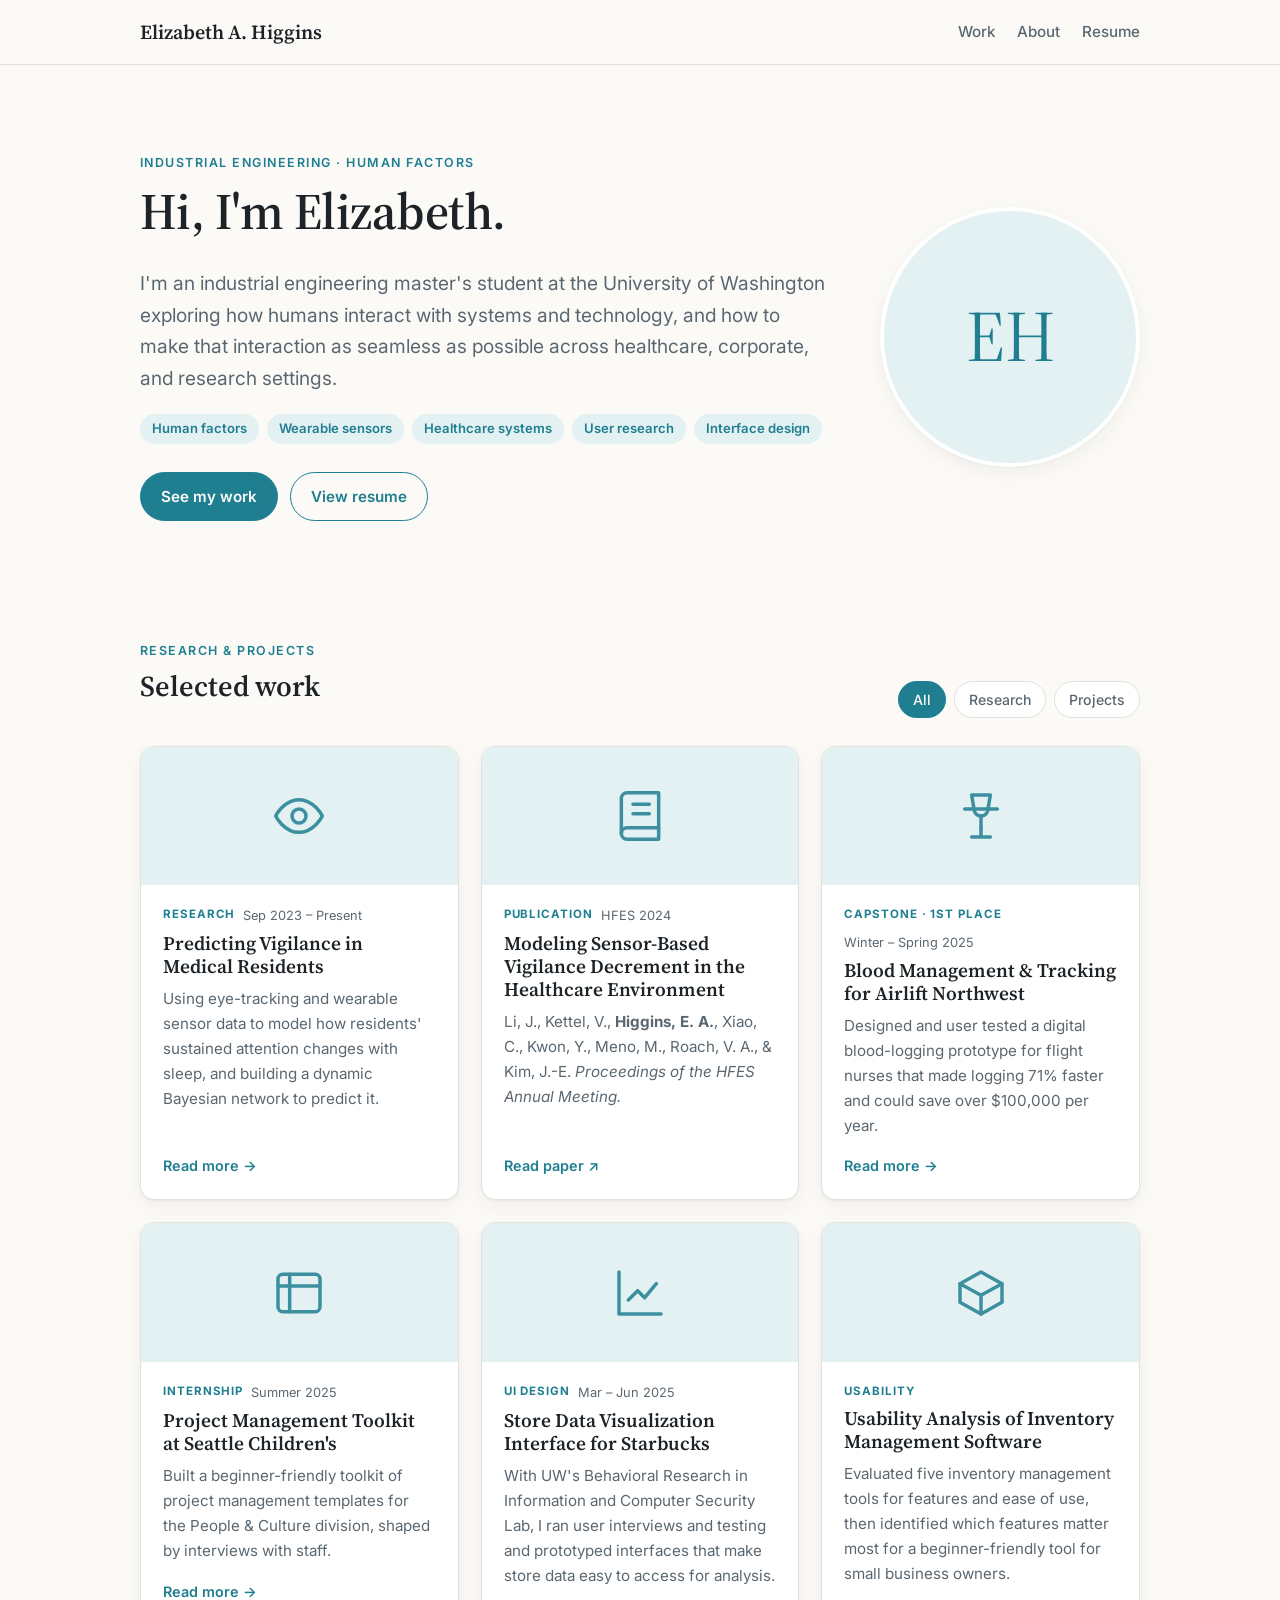
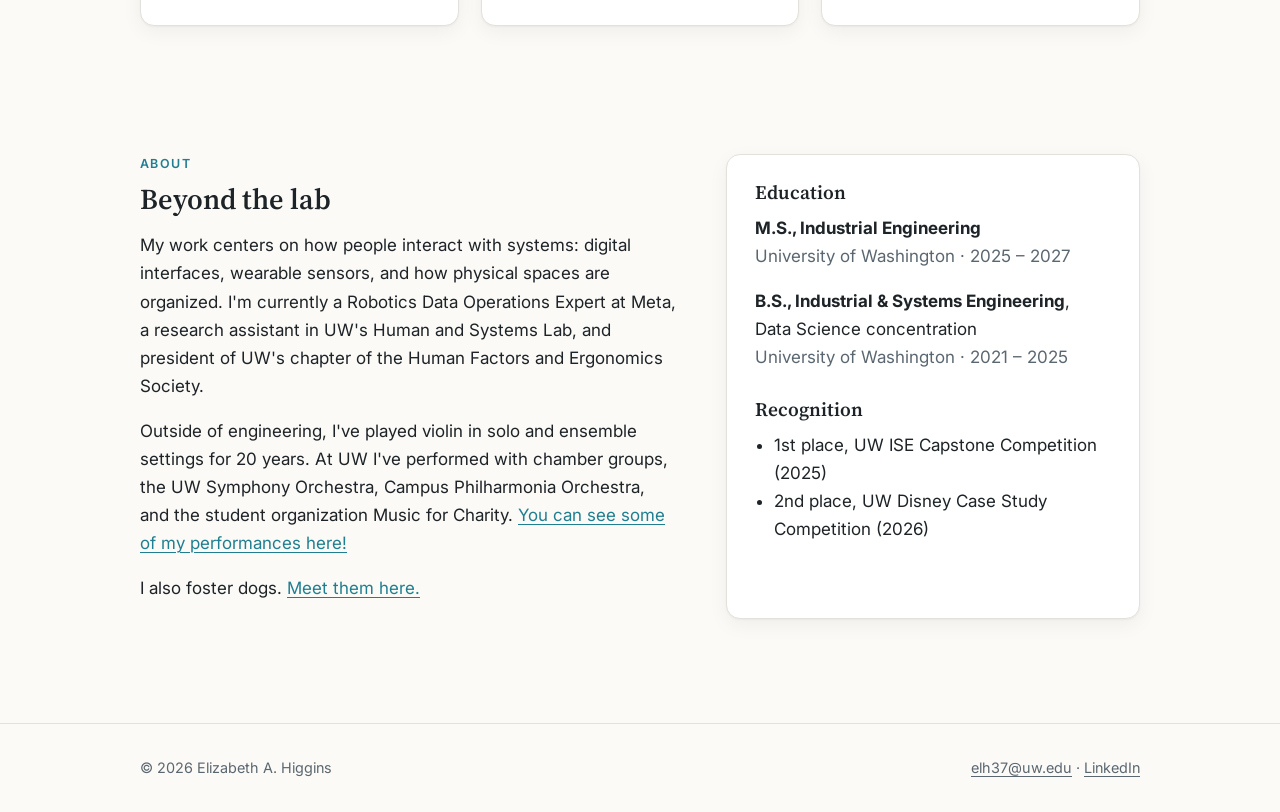
==== index.html @ 0386226d "first" ====
<!doctype html>
<html lang="en">
<head>
  <meta charset="utf-8">
  <meta name="viewport" content="width=device-width, initial-scale=1">
  <title>Elizabeth A. Higgins</title>
  <meta name="description" content="Elizabeth A. Higgins — Industrial Engineering M.S. student at the University of Washington working in human factors, healthcare systems, and research.">
  <link rel="preconnect" href="https://fonts.googleapis.com">
  <link rel="preconnect" href="https://fonts.gstatic.com" crossorigin>
  <link href="https://fonts.googleapis.com/css2?family=Inter:wght@400;500;600;700&family=Source+Serif+4:opsz,wght@8..60,500;8..60,600&display=swap" rel="stylesheet">
  <link rel="stylesheet" href="css/style.css">
</head>
<body>

<header class="site-header">
  <div class="container">
    <a class="brand" href="index.html">Elizabeth <span class="full">A.&nbsp;</span>Higgins</a>
    <nav class="nav">
      <a href="#work">Work</a>
      <a href="#about">About</a>
      <a href="resume.html">Resume</a>
    </nav>
  </div>
</header>

<main>
  <!-- ============ HERO ============ -->
  <section class="hero">
    <div class="container">
      <div>
        <div class="eyebrow">Industrial Engineering · Human Factors</div>
        <h1>Hi, I'm Elizabeth.</h1>
        <p class="lede">
          I'm an industrial engineering master's student at the University of Washington exploring
          how humans interact with systems and technology, and how to make that interaction as seamless
          as possible across healthcare, corporate, and research settings.
        </p>
        <ul class="chips" aria-label="Areas of interest">
          <li>Human factors</li>
          <li>Wearable sensors</li>
          <li>Healthcare systems</li>
          <li>User research</li>
          <li>Interface design</li>
        </ul>
        <div class="btn-row">
          <a class="btn btn-primary" href="#work">See my work</a>
          <a class="btn btn-ghost" href="resume.html">View resume</a>
        </div>
      </div>
      <div>
        <!-- To add a photo: put headshot.jpg in assets/images/ and replace the div below with:
             <img class="headshot" src="assets/images/headshot.jpg" alt="Elizabeth Higgins"> -->
        <div class="headshot placeholder" aria-hidden="true">EH</div>
      </div>
    </div>
  </section>

  <!-- ============ WORK CARDS ============ -->
  <section id="work">
    <div class="container">
      <div class="section-head">
        <div>
          <div class="eyebrow">Research &amp; Projects</div>
          <h2>Selected work</h2>
        </div>
        <div class="filters" role="group" aria-label="Filter work">
          <button type="button" data-filter="all" aria-pressed="true">All</button>
          <button type="button" data-filter="research" aria-pressed="false">Research</button>
          <button type="button" data-filter="project" aria-pressed="false">Projects</button>
        </div>
      </div>

      <div class="cards">

        <!-- Research: Vigilance -->
        <a class="card" data-type="research" href="projects/vigilance.html">
          <div class="card-media">
            <!-- Replace this svg with <img src="assets/images/vigilance.jpg" alt=""> -->
            <svg viewBox="0 0 24 24" fill="none" stroke="currentColor" stroke-width="1.5" stroke-linecap="round" stroke-linejoin="round" aria-hidden="true"><path d="M2 12s3.5-7 10-7 10 7 10 7-3.5 7-10 7S2 12 2 12z"/><circle cx="12" cy="12" r="3"/></svg>
          </div>
          <div class="card-body">
            <div class="card-meta"><span class="tag">Research</span><span>Sep 2023 – Present</span></div>
            <h3>Predicting Vigilance in Medical Residents</h3>
            <p>Using eye-tracking and wearable sensor data to model how residents' sustained attention changes with sleep, and building a dynamic Bayesian network to predict it.</p>
            <span class="more">Read more →</span>
          </div>
        </a>

        <!-- Research: Publication -->
        <a class="card" data-type="research" href="https://doi.org/10.1177/10711813241278279" target="_blank" rel="noopener">
          <div class="card-media">
            <svg viewBox="0 0 24 24" fill="none" stroke="currentColor" stroke-width="1.5" stroke-linecap="round" stroke-linejoin="round" aria-hidden="true"><path d="M4 19.5A2.5 2.5 0 0 1 6.5 17H20"/><path d="M6.5 2H20v20H6.5A2.5 2.5 0 0 1 4 19.5v-15A2.5 2.5 0 0 1 6.5 2z"/><path d="M9 7h7M9 11h7"/></svg>
          </div>
          <div class="card-body">
            <div class="card-meta"><span class="tag">Publication</span><span>HFES 2024</span></div>
            <h3>Modeling Sensor-Based Vigilance Decrement in the Healthcare Environment</h3>
            <p>Li, J., Kettel, V., <strong>Higgins, E. A.</strong>, Xiao, C., Kwon, Y., Meno, M., Roach, V. A., &amp; Kim, J.-E. <em>Proceedings of the HFES Annual Meeting.</em></p>
            <span class="more">Read paper ↗</span>
          </div>
        </a>

        <!-- Project: Airlift Northwest -->
        <a class="card" data-type="project" href="projects/airlift-northwest.html">
          <div class="card-media">
            <svg viewBox="0 0 24 24" fill="none" stroke="currentColor" stroke-width="1.5" stroke-linecap="round" stroke-linejoin="round" aria-hidden="true"><path d="M8 21h8M12 17v4"/><path d="M8 3h8l-1 6a3 3 0 0 1-6 0z"/><path d="M12 12v5"/><path d="M5 9h14"/></svg>
          </div>
          <div class="card-body">
            <div class="card-meta"><span class="tag">Capstone · 1st Place</span><span>Winter – Spring 2025</span></div>
            <h3>Blood Management &amp; Tracking for Airlift Northwest</h3>
            <p>Designed and user tested a digital blood-logging prototype for flight nurses that made logging 71% faster and could save over $100,000 per year.</p>
            <span class="more">Read more →</span>
          </div>
        </a>

        <!-- Project: Seattle Children's -->
        <a class="card" data-type="project" href="projects/seattle-childrens.html">
          <div class="card-media">
            <svg viewBox="0 0 24 24" fill="none" stroke="currentColor" stroke-width="1.5" stroke-linecap="round" stroke-linejoin="round" aria-hidden="true"><rect x="3" y="4" width="18" height="16" rx="2"/><path d="M3 9h18M8 4v16"/></svg>
          </div>
          <div class="card-body">
            <div class="card-meta"><span class="tag">Internship</span><span>Summer 2025</span></div>
            <h3>Project Management Toolkit at Seattle Children's</h3>
            <p>Built a beginner-friendly toolkit of project management templates for the People &amp; Culture division, shaped by interviews with staff.</p>
            <span class="more">Read more →</span>
          </div>
        </a>

        <!-- Project: Starbucks data viz (card only, no detail page yet) -->
        <div class="card" data-type="project">
          <div class="card-media">
            <svg viewBox="0 0 24 24" fill="none" stroke="currentColor" stroke-width="1.5" stroke-linecap="round" stroke-linejoin="round" aria-hidden="true"><path d="M3 3v18h18"/><path d="M7 15l4-4 3 3 5-6"/></svg>
          </div>
          <div class="card-body">
            <div class="card-meta"><span class="tag">UI Design</span><span>Mar – Jun 2025</span></div>
            <h3>Store Data Visualization Interface for Starbucks</h3>
            <p>With UW's Behavioral Research in Information and Computer Security Lab, I ran user interviews and testing and prototyped interfaces that make store data easy to access for analysis.</p>
          </div>
        </div>

        <!-- Project: Inventory software usability (card only) -->
        <div class="card" data-type="project">
          <div class="card-media">
            <svg viewBox="0 0 24 24" fill="none" stroke="currentColor" stroke-width="1.5" stroke-linecap="round" stroke-linejoin="round" aria-hidden="true"><path d="M21 8l-9-5-9 5 9 5 9-5z"/><path d="M3 8v8l9 5 9-5V8"/><path d="M12 13v8"/></svg>
          </div>
          <div class="card-body">
            <div class="card-meta"><span class="tag">Usability</span></div>
            <h3>Usability Analysis of Inventory Management Software</h3>
            <p>Evaluated five inventory management tools for features and ease of use, then identified which features matter most for a beginner-friendly tool for small business owners.</p>
          </div>
        </div>

      </div>
    </div>
  </section>

  <!-- ============ ABOUT ============ -->
  <section id="about">
    <div class="container about-grid">
      <div>
        <div class="eyebrow">About</div>
        <h2>Beyond the lab</h2>
        <p>
          My work centers on how people interact with systems: digital interfaces, wearable sensors,
          and how physical spaces are organized. I'm currently a Robotics Data Operations Expert at Meta,
          a research assistant in UW's Human and Systems Lab, and president of UW's chapter of the Human
          Factors and Ergonomics Society.
        </p>
        <p>
          Outside of engineering, I've played violin in solo and ensemble settings for 20 years. At UW I've
          performed with chamber groups, the UW Symphony Orchestra, Campus Philharmonia Orchestra, and the
          student organization Music for Charity.
          <!-- Replace # with a link to your performances (YouTube, Instagram, etc.) -->
          <a href="#">You can see some of my performances here!</a>
        </p>
        <p>
          I also foster dogs.
          <!-- Replace # with a link to photos of your foster dogs -->
          <a href="#">Meet them here.</a>
        </p>
      </div>
      <div class="panel">
        <h3>Education</h3>
        <p><strong>M.S., Industrial Engineering</strong><br>
          <span class="muted">University of Washington · 2025 – 2027</span></p>
        <p><strong>B.S., Industrial &amp; Systems Engineering</strong>, Data Science concentration<br>
          <span class="muted">University of Washington · 2021 – 2025</span></p>
        <h3 style="margin-top:1.4em">Recognition</h3>
        <ul>
          <li>1st place, UW ISE Capstone Competition (2025)</li>
          <li>2nd place, UW Disney Case Study Competition (2026)</li>
        </ul>
      </div>
    </div>
  </section>
</main>

<footer class="site-footer">
  <div class="container">
    <span>© <span id="year">2026</span> Elizabeth A. Higgins</span>
    <span>
      <a href="mailto:elh37@uw.edu">elh37@uw.edu</a> ·
      <a href="https://www.linkedin.com/in/elizabethahiggins" target="_blank" rel="noopener">LinkedIn</a>
    </span>
  </div>
</footer>

<script src="js/main.js"></script>
</body>
</html>
---- css/style.css ----
/* ==========================================================
   Elizabeth A. Higgins — personal site
   Edit the colors below to re-theme the whole site.
   ========================================================== */
:root {
  --bg: #fbfaf7;
  --surface: #ffffff;
  --text: #1d2327;
  --muted: #5b6770;
  --border: #e3e1db;
  --accent: #1f7f91;        /* teal, matches the resume header */
  --accent-soft: #e3f1f3;
  --shadow: 0 1px 2px rgba(0,0,0,.04), 0 6px 20px rgba(0,0,0,.05);
  --radius: 14px;
  --max: 1040px;
  --serif: "Source Serif 4", Georgia, "Times New Roman", serif;
  --sans: "Inter", -apple-system, BlinkMacSystemFont, "Segoe UI", Roboto, sans-serif;
}
@media (prefers-color-scheme: dark) {
  :root {
    --bg: #12161a;
    --surface: #1a2026;
    --text: #e8ecef;
    --muted: #9aa6b0;
    --border: #2a333b;
    --accent: #5cc3d4;
    --accent-soft: #19343a;
    --shadow: 0 1px 2px rgba(0,0,0,.3), 0 6px 20px rgba(0,0,0,.25);
  }
}

*, *::before, *::after { box-sizing: border-box; }
html { scroll-behavior: smooth; }
body {
  margin: 0;
  background: var(--bg);
  color: var(--text);
  font-family: var(--sans);
  font-size: 17px;
  line-height: 1.65;
  -webkit-font-smoothing: antialiased;
}
img { max-width: 100%; display: block; }
a { color: var(--accent); text-decoration-thickness: 1px; text-underline-offset: 3px; }
a:hover { text-decoration-thickness: 2px; }
h1, h2, h3 { font-family: var(--serif); font-weight: 600; line-height: 1.2; margin: 0 0 .5em; }
h1 { font-size: clamp(2.2rem, 5vw, 3.2rem); letter-spacing: -.01em; }
h2 { font-size: 1.8rem; }
h3 { font-size: 1.2rem; }
p { margin: 0 0 1em; }

.container { max-width: var(--max); margin: 0 auto; padding: 0 20px; }
section { padding: 64px 0; }
.eyebrow {
  font-size: .78rem; font-weight: 600; letter-spacing: .12em;
  text-transform: uppercase; color: var(--accent); margin-bottom: .6em;
}
.muted { color: var(--muted); }

/* ---------- Header / nav ---------- */
.site-header {
  position: sticky; top: 0; z-index: 10;
  background: color-mix(in srgb, var(--bg) 88%, transparent);
  backdrop-filter: blur(8px);
  border-bottom: 1px solid var(--border);
}
.site-header .container {
  display: flex; align-items: center; justify-content: space-between;
  height: 64px; gap: 16px;
}
.brand { font-family: var(--serif); font-size: 1.25rem; font-weight: 600; color: var(--text); text-decoration: none; }
.nav { display: flex; gap: 22px; }
.nav a { color: var(--muted); text-decoration: none; font-size: .95rem; font-weight: 500; }
.nav a:hover, .nav a[aria-current="page"] { color: var(--accent); }

/* ---------- Hero ---------- */
.hero { padding: 88px 0 56px; }
.hero .container { display: grid; grid-template-columns: 1fr 260px; gap: 48px; align-items: center; }
.hero .lede { font-size: 1.2rem; color: var(--muted); max-width: 36em; }
.headshot {
  width: 260px; height: 260px; border-radius: 50%; object-fit: cover;
  border: 4px solid var(--surface); box-shadow: var(--shadow);
  background: var(--accent-soft);
}
.headshot.placeholder {
  display: grid; place-items: center; font-family: var(--serif);
  font-size: 4.5rem; color: var(--accent);
}
.btn-row { display: flex; flex-wrap: wrap; gap: 12px; margin-top: 28px; }
.btn {
  display: inline-flex; align-items: center; gap: 8px;
  padding: 11px 20px; border-radius: 999px; font-weight: 600; font-size: .95rem;
  text-decoration: none; border: 1px solid var(--accent);
}
.btn-primary { background: var(--accent); color: var(--bg); }
.btn-primary:hover { filter: brightness(1.08); }
.btn-ghost { color: var(--accent); background: transparent; }
.btn-ghost:hover { background: var(--accent-soft); }

/* ---------- Interests chips ---------- */
.chips { display: flex; flex-wrap: wrap; gap: 8px; margin: 0; padding: 0; list-style: none; }
.chips li {
  background: var(--accent-soft); color: var(--accent);
  padding: 4px 12px; border-radius: 999px; font-size: .82rem; font-weight: 600;
}

/* ---------- Cards ---------- */
.section-head { display: flex; justify-content: space-between; align-items: end; gap: 16px; margin-bottom: 28px; flex-wrap: wrap; }
.filters { display: flex; gap: 8px; flex-wrap: wrap; }
.filters button {
  font: inherit; font-size: .88rem; font-weight: 500;
  padding: 6px 14px; border-radius: 999px; cursor: pointer;
  border: 1px solid var(--border); background: var(--surface); color: var(--muted);
}
.filters button[aria-pressed="true"] { background: var(--accent); border-color: var(--accent); color: var(--bg); }

.cards { display: grid; grid-template-columns: repeat(auto-fill, minmax(300px, 1fr)); gap: 22px; }
.card {
  display: flex; flex-direction: column;
  background: var(--surface); border: 1px solid var(--border); border-radius: var(--radius);
  overflow: hidden; box-shadow: var(--shadow);
  transition: transform .18s ease, box-shadow .18s ease;
  color: inherit; text-decoration: none;
}
a.card:hover { transform: translateY(-3px); box-shadow: 0 2px 4px rgba(0,0,0,.05), 0 14px 32px rgba(0,0,0,.09); }
.card[hidden] { display: none; }
.card-media {
  aspect-ratio: 16 / 7; background: var(--accent-soft);
  display: grid; place-items: center; color: var(--accent); overflow: hidden;
}
.card-media img { width: 100%; height: 100%; object-fit: cover; }
.card-media svg { width: 56px; height: 56px; opacity: .85; }
.card-body { padding: 20px 22px 22px; display: flex; flex-direction: column; flex: 1; }
.card-meta { font-size: .8rem; color: var(--muted); margin-bottom: 6px; display: flex; gap: 8px; flex-wrap: wrap; }
.tag { font-weight: 700; color: var(--accent); text-transform: uppercase; letter-spacing: .08em; font-size: .72rem; }
.card h3 { margin-bottom: .4em; }
.card p { color: var(--muted); font-size: .95rem; }
.card .more { margin-top: auto; font-weight: 600; font-size: .9rem; color: var(--accent); }

/* ---------- About ---------- */
.about-grid { display: grid; grid-template-columns: 1.3fr 1fr; gap: 48px; }
.panel {
  background: var(--surface); border: 1px solid var(--border);
  border-radius: var(--radius); padding: 26px 28px; box-shadow: var(--shadow);
}
.panel h3 { margin-top: 0; }
.panel ul { padding-left: 1.1em; margin: 0; }

/* ---------- Resume page ---------- */
.resume { max-width: 820px; }
.resume-head { display: flex; justify-content: space-between; align-items: end; gap: 20px; flex-wrap: wrap; border-bottom: 2px solid var(--accent); padding-bottom: 18px; margin-bottom: 8px; }
.resume h2 { color: var(--accent); font-size: 1.4rem; margin: 40px 0 14px; }
.entry { margin-bottom: 22px; }
.entry-top { display: flex; justify-content: space-between; gap: 12px; flex-wrap: wrap; }
.entry-title { font-weight: 700; }
.entry-org { color: var(--muted); }
.entry-date { color: var(--muted); font-size: .9rem; white-space: nowrap; }
.entry ul { margin: 6px 0 0; padding-left: 1.2em; }
.entry li { margin-bottom: 4px; }

/* ---------- Project detail pages ---------- */
.project-hero { padding: 64px 0 24px; }
.back { display: inline-block; margin-bottom: 24px; font-size: .92rem; text-decoration: none; }
.facts {
  display: grid; grid-template-columns: repeat(auto-fit, minmax(200px, 1fr)); gap: 16px;
  margin: 28px 0 8px;
}
.fact { background: var(--surface); border: 1px solid var(--border); border-radius: 12px; padding: 14px 18px; }
.fact .label { font-size: .74rem; text-transform: uppercase; letter-spacing: .1em; color: var(--muted); font-weight: 600; }
.fact .value { font-weight: 600; }
.stats { display: grid; grid-template-columns: repeat(auto-fit, minmax(180px, 1fr)); gap: 16px; margin: 8px 0 24px; }
.stat { border-left: 3px solid var(--accent); padding: 4px 0 4px 16px; }
.stat .num { font-family: var(--serif); font-size: 2.2rem; font-weight: 600; color: var(--accent); line-height: 1.1; }
.stat .cap { color: var(--muted); font-size: .92rem; }
.prose { max-width: 720px; }
.prose h2 { font-size: 1.4rem; margin-top: 40px; }
.gallery { display: grid; grid-template-columns: repeat(auto-fit, minmax(260px, 1fr)); gap: 18px; margin-top: 20px; }
.gallery figure { margin: 0; }
.gallery .ph {
  aspect-ratio: 4 / 3; border-radius: 12px; border: 2px dashed var(--border);
  display: grid; place-items: center; color: var(--muted); font-size: .9rem; text-align: center; padding: 12px;
  background: var(--surface);
}
.gallery img, .gallery video { border-radius: 12px; width: 100%; aspect-ratio: 4 / 3; object-fit: cover; }
.gallery figcaption { font-size: .85rem; color: var(--muted); margin-top: 6px; }

/* ---------- Footer ---------- */
.site-footer { border-top: 1px solid var(--border); padding: 32px 0; margin-top: 40px; color: var(--muted); font-size: .9rem; }
.site-footer .container { display: flex; justify-content: space-between; flex-wrap: wrap; gap: 12px; }
.site-footer a { color: var(--muted); }

/* ---------- Responsive ---------- */
@media (max-width: 760px) {
  body { font-size: 16px; }
  .hero { padding: 48px 0 32px; }
  .hero .container { grid-template-columns: 1fr; gap: 28px; }
  .hero .container > :last-child { order: -1; }
  .headshot { width: 140px; height: 140px; }
  .headshot.placeholder { font-size: 2.6rem; }
  .about-grid { grid-template-columns: 1fr; gap: 24px; }
  .nav { gap: 14px; }
  .brand .full { display: none; }
  section { padding: 44px 0; }
  .brand { font-size: 1.1rem; }
}
@media (max-width: 420px) {
  .container { padding: 0 16px; }
  .nav { gap: 12px; }
  .nav a { font-size: .88rem; }
  .cards { grid-template-columns: 1fr; }
}
.brand, .nav a { white-space: nowrap; }
@media print {
  .site-header, .site-footer, .btn-row { display: none; }
  body { background: #fff; color: #000; }
}
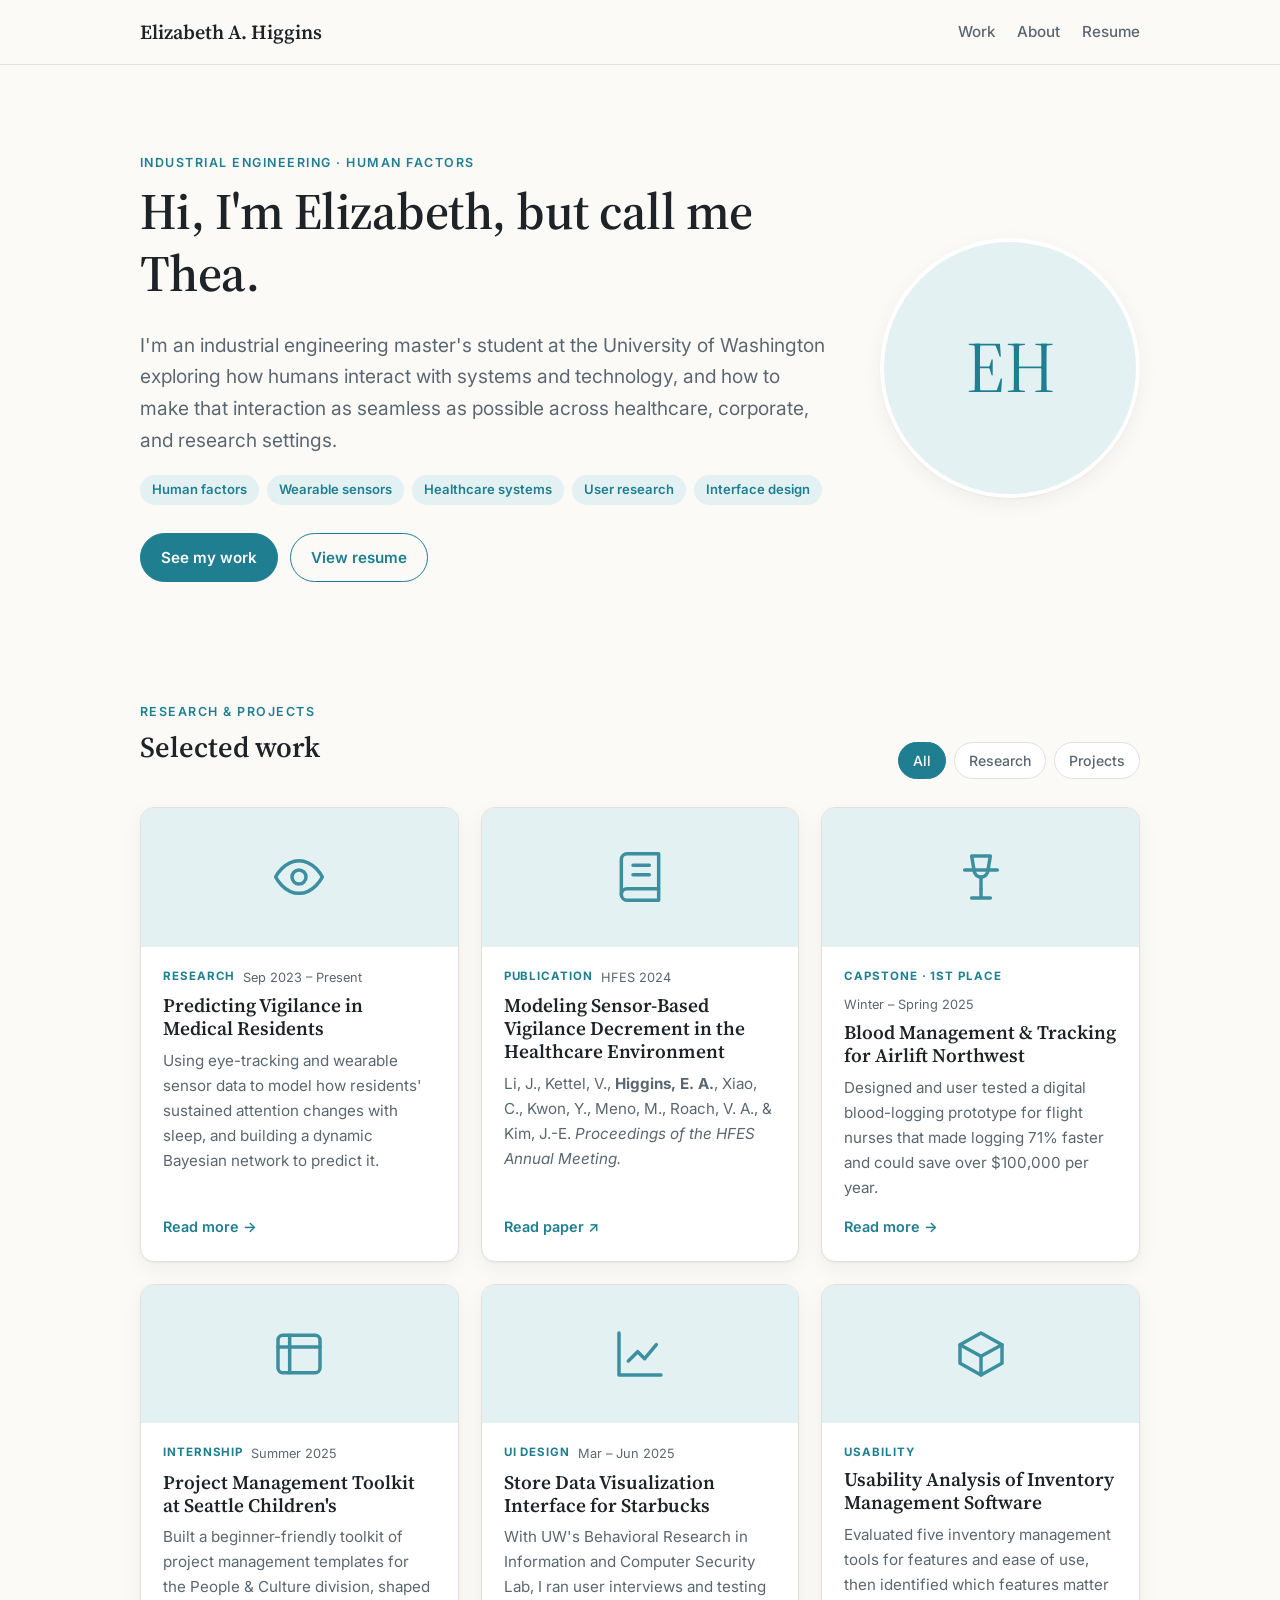
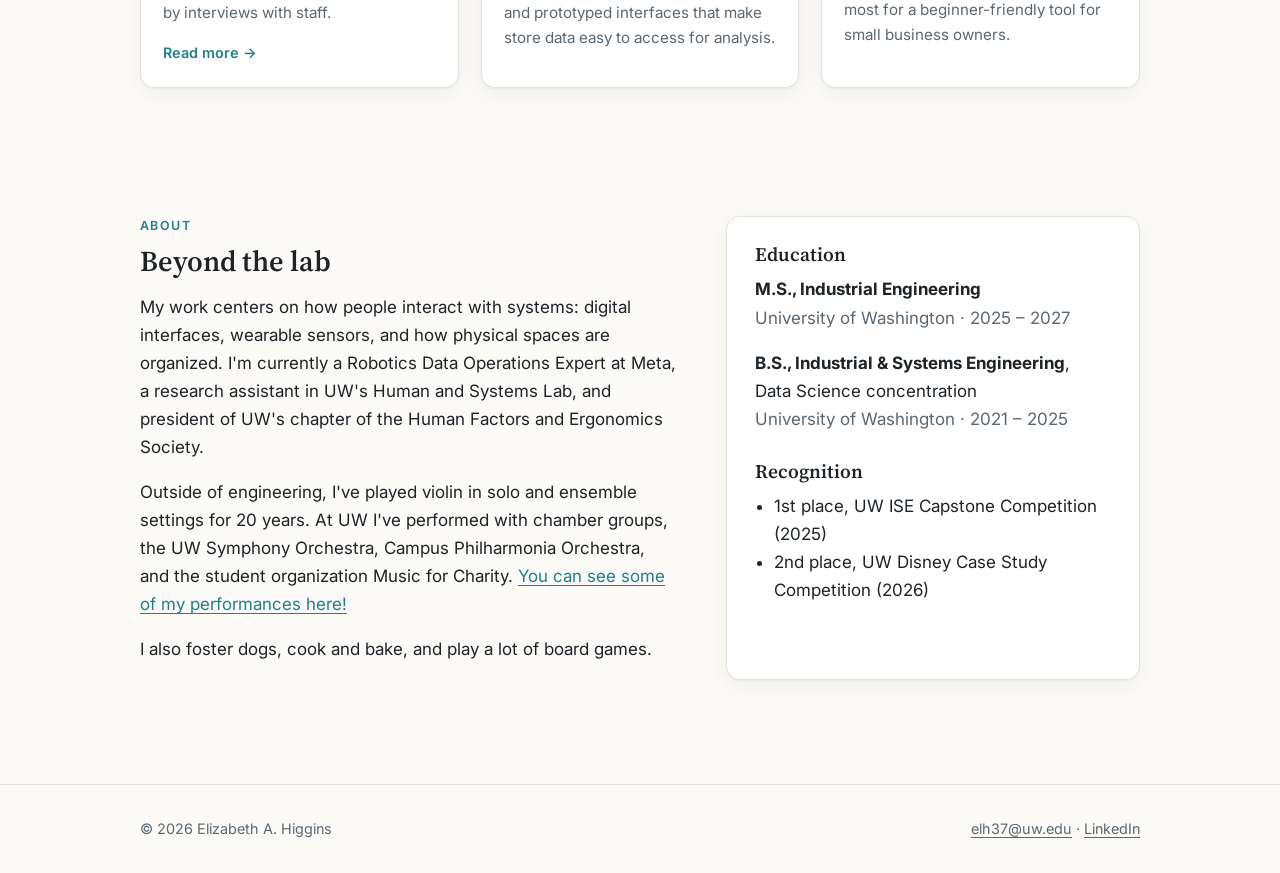
==== commit fff4d333: "Update index.html" ====
--- a/index.html
+++ b/index.html
@@ -29,7 +29,7 @@
     <div class="container">
       <div>
         <div class="eyebrow">Industrial Engineering · Human Factors</div>
-        <h1>Hi, I'm Elizabeth.</h1>
+        <h1>Hi, I'm Elizabeth, but call me Thea.</h1>
         <p class="lede">
           I'm an industrial engineering master's student at the University of Washington exploring
           how humans interact with systems and technology, and how to make that interaction as seamless
@@ -170,12 +170,10 @@
           performed with chamber groups, the UW Symphony Orchestra, Campus Philharmonia Orchestra, and the
           student organization Music for Charity.
           <!-- Replace # with a link to your performances (YouTube, Instagram, etc.) -->
-          <a href="#">You can see some of my performances here!</a>
+          <a href="https://www.youtube.com/playlist?list=PLwmbgi6Is6vq7izc-hIyhBhRSkghQkoSx">You can see some of my performances here!</a>
         </p>
         <p>
-          I also foster dogs.
-          <!-- Replace # with a link to photos of your foster dogs -->
-          <a href="#">Meet them here.</a>
+          I also foster dogs, cook and bake, and play a lot of board games. 
         </p>
       </div>
       <div class="panel">
